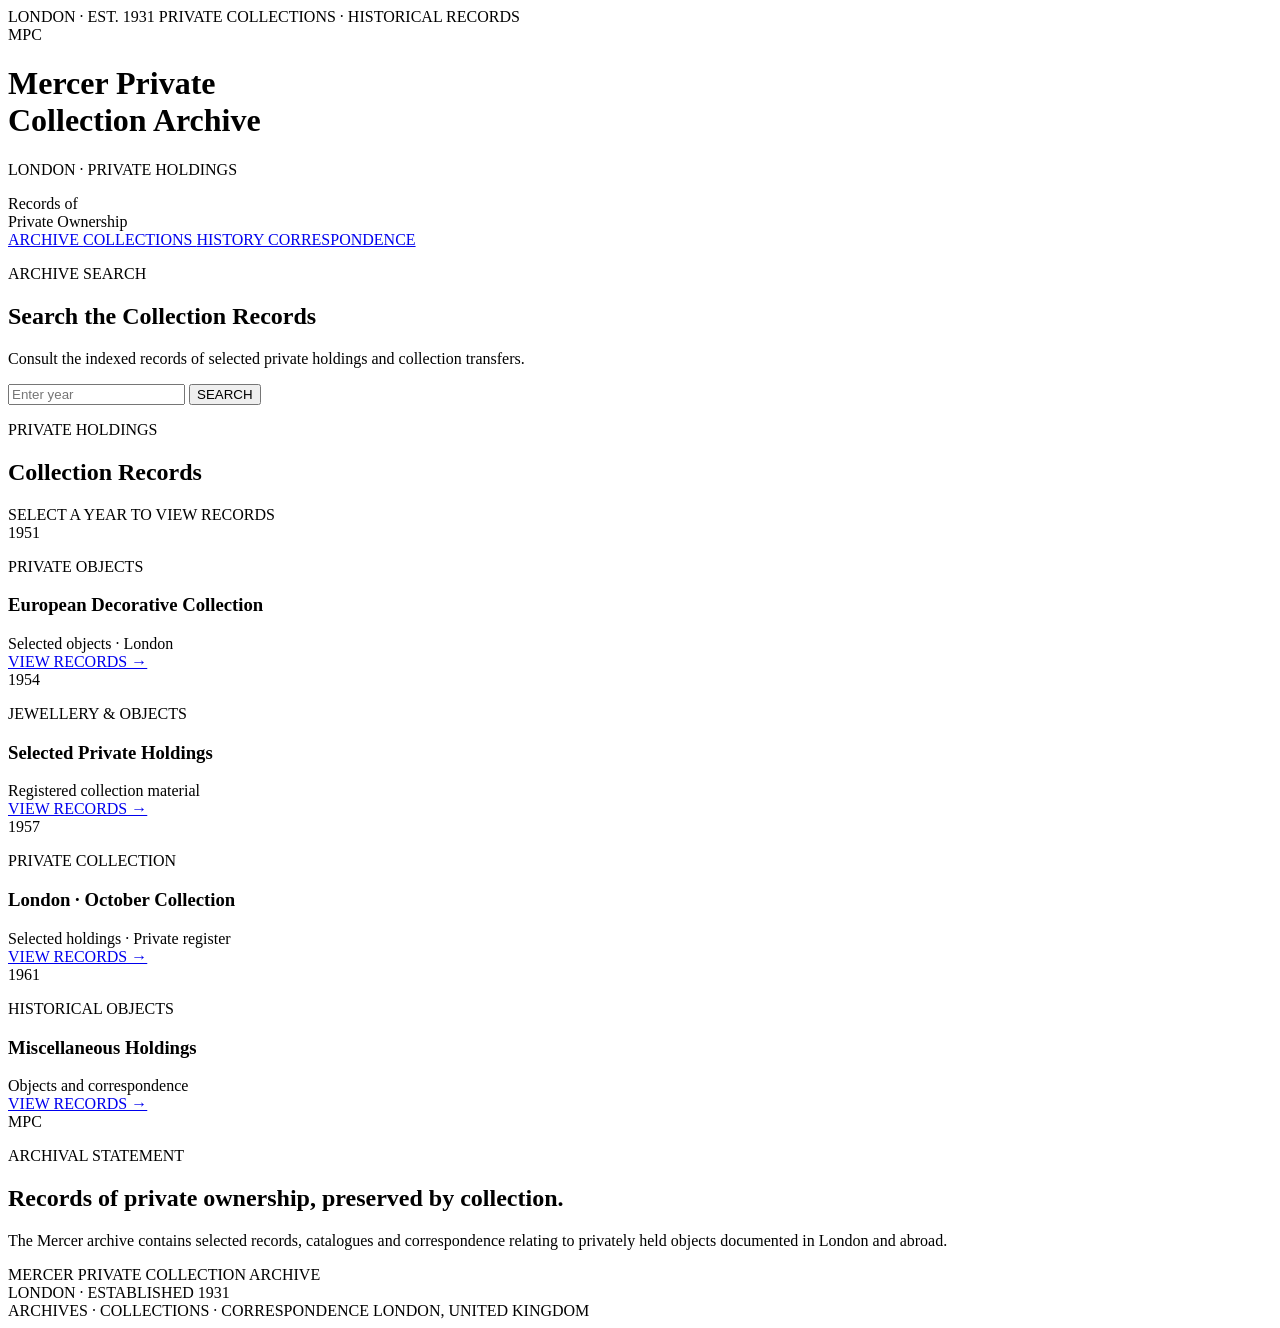
==== index.html @ eaaf3cb4 "Create index.html" ====
<!DOCTYPE html>
<html lang="en">

<head>
    <meta charset="UTF-8">
    <meta name="viewport" content="width=device-width, initial-scale=1.0">

    <title>Mercer Private Collection Archive</title>

    <link rel="stylesheet" href="style.css">
</head>

<body>

<header>

    <div class="top-line">
        <span>LONDON · EST. 1931</span>
        <span>PRIVATE COLLECTIONS · HISTORICAL RECORDS</span>
    </div>

    <div class="british-line">
        <span class="blue"></span>
        <span class="white"></span>
        <span class="red"></span>
    </div>


    <div class="header-content">

        <div class="archive-mark">
            MPC
        </div>

        <div class="title-block">

            <h1>
                Mercer Private<br>
                Collection Archive
            </h1>

            <p>
                LONDON · PRIVATE HOLDINGS
            </p>

        </div>

        <div class="header-note">
            Records of<br>
            Private Ownership
        </div>

    </div>


    <nav>

        <a href="index.html" class="active">
            ARCHIVE
        </a>

        <a href="#">
            COLLECTIONS
        </a>

        <a href="#">
            HISTORY
        </a>

        <a href="#">
            CORRESPONDENCE
        </a>

    </nav>

</header>


<main>


    <!-- ARCHIVE SEARCH -->

    <section class="search-panel">

        <div class="search-intro">

            <p class="eyebrow">
                ARCHIVE SEARCH
            </p>

            <h2>
                Search the Collection Records
            </h2>

            <p class="search-description">
                Consult the indexed records of selected private
                holdings and collection transfers.
            </p>

        </div>


        <div class="search-box">

            <input
                type="text"
                id="yearInput"
                placeholder="Enter year"
            >

            <button onclick="searchArchive()">
                SEARCH
            </button>

        </div>

    </section>


    <p id="searchMessage" class="search-message"></p>



    <!-- COLLECTION RECORDS -->

    <section class="records">

        <div class="section-heading">

            <div>
                <p class="eyebrow">
                    PRIVATE HOLDINGS
                </p>

                <h2>
                    Collection Records
                </h2>
            </div>

            <span>
                SELECT A YEAR TO VIEW RECORDS
            </span>

        </div>


        <div class="record-list">


            <!-- 1951 -->

            <div class="record-entry">

                <div class="record-year">
                    1951
                </div>

                <div class="record-info">

                    <p>
                        PRIVATE OBJECTS
                    </p>

                    <h3>
                        European Decorative Collection
                    </h3>

                    <span>
                        Selected objects · London
                    </span>

                </div>

                <a href="#">
                    VIEW RECORDS →
                </a>

            </div>



            <!-- 1954 -->

            <div class="record-entry">

                <div class="record-year">
                    1954
                </div>

                <div class="record-info">

                    <p>
                        JEWELLERY & OBJECTS
                    </p>

                    <h3>
                        Selected Private Holdings
                    </h3>

                    <span>
                        Registered collection material
                    </span>

                </div>

                <a href="#">
                    VIEW RECORDS →
                </a>

            </div>



            <!-- 1957 -->

            <div class="record-entry featured">

                <div class="record-year">
                    1957
                </div>

                <div class="record-info">

                    <p>
                        PRIVATE COLLECTION
                    </p>

                    <h3>
                        London · October Collection
                    </h3>

                    <span>
                        Selected holdings · Private register
                    </span>

                </div>

                <a href="catalogue-1957.html">
                    VIEW RECORDS →
                </a>

            </div>



            <!-- 1961 -->

            <div class="record-entry">

                <div class="record-year">
                    1961
                </div>

                <div class="record-info">

                    <p>
                        HISTORICAL OBJECTS
                    </p>

                    <h3>
                        Miscellaneous Holdings
                    </h3>

                    <span>
                        Objects and correspondence
                    </span>

                </div>

                <a href="#">
                    VIEW RECORDS →
                </a>

            </div>

        </div>

    </section>



    <!-- ARCHIVE NOTE -->

    <section class="archive-note">

        <div class="note-mark">
            MPC
        </div>

        <div>

            <p class="eyebrow">
                ARCHIVAL STATEMENT
            </p>

            <h2>
                Records of private ownership,
                preserved by collection.
            </h2>

            <p>
                The Mercer archive contains selected records,
                catalogues and correspondence relating to
                privately held objects documented in London
                and abroad.
            </p>

        </div>

    </section>


</main>



<footer>

    <div class="footer-main">

        <div>
            MERCER PRIVATE COLLECTION ARCHIVE
        </div>

        <span>
            LONDON · ESTABLISHED 1931
        </span>

    </div>


    <div class="footer-bottom">

        <span>
            ARCHIVES · COLLECTIONS · CORRESPONDENCE
        </span>

        <span>
            LONDON, UNITED KINGDOM
        </span>

    </div>

</footer>



<script>

const archive = {

    "1951": "#",

    "1954": "#",

    "1957": "catalogue-1957.html",

    "1961": "#"

};


function searchArchive() {

    const year =
        document.getElementById("yearInput")
        .value
        .trim();

    const message =
        document.getElementById("searchMessage");


    if (archive[year]) {

        if (archive[year] === "#") {

            message.textContent =
                "No digitised catalogue is currently available for this year.";

        } else {

            window.location.href =
                archive[year];

        }

        return;
    }


    message.textContent =
        "No catalogue record was found for this year.";

}


document
    .getElementById("yearInput")
    .addEventListener("keydown", function(event) {

        if (event.key === "Enter") {

            searchArchive();

        }

    });

</script>


</body>
</html>
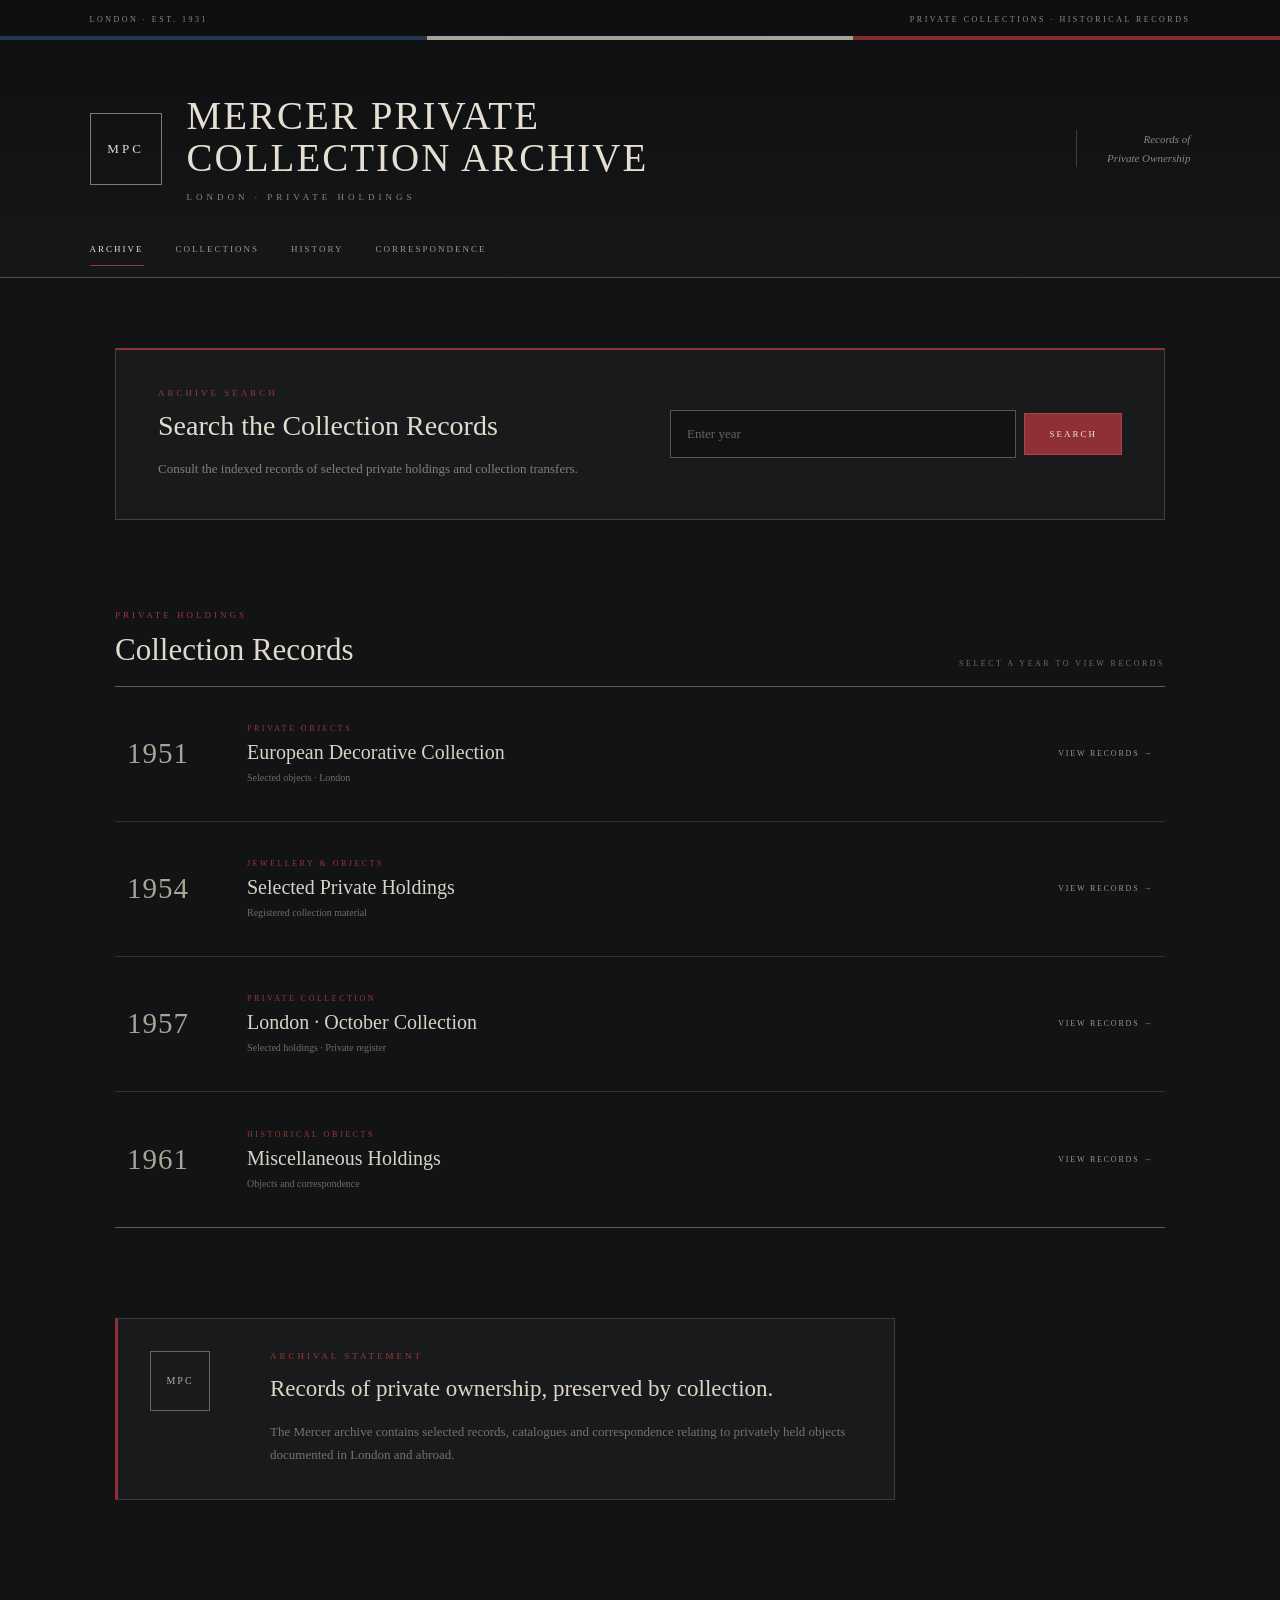
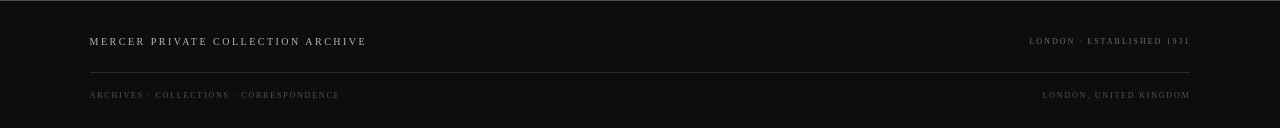
==== commit d62bdc86: "Remove 'featured' class from record-entry div" ====
--- a/index.html
+++ b/index.html
@@ -214,7 +214,7 @@
 
             <!-- 1957 -->
 
-            <div class="record-entry featured">
+            <div class="record-entry">
 
                 <div class="record-year">
                     1957
--- a/style.css
+++ b/style.css
@@ -0,0 +1,757 @@
+/* =========================================
+   MERCER PRIVATE COLLECTION ARCHIVE
+   LONDON · EST. 1931
+   ========================================= */
+
+* {
+    box-sizing: border-box;
+}
+
+html {
+    scroll-behavior: smooth;
+}
+
+body {
+    margin: 0;
+    background: #111314;
+    color: #ddd8cc;
+    font-family: Georgia, "Times New Roman", serif;
+}
+
+
+/* =========================================
+   HEADER
+   ========================================= */
+
+header {
+    background:
+        linear-gradient(
+            180deg,
+            #0c0e0f 0%,
+            #151718 100%
+        );
+
+    border-bottom: 1px solid #514b42;
+}
+
+
+/* TOP LINE */
+
+.top-line {
+    display: flex;
+    justify-content: space-between;
+
+    padding: 15px 7% 12px;
+
+    color: #918a7d;
+
+    font-size: 8px;
+    letter-spacing: 2.5px;
+    text-transform: uppercase;
+}
+
+
+/* BRITISH-INSPIRED ACCENT */
+
+.british-line {
+    display: flex;
+    height: 4px;
+    opacity: 0.9;
+}
+
+.british-line .blue {
+    flex: 1;
+    background: #263b52;
+}
+
+.british-line .white {
+    flex: 1;
+    background: #b9b3a7;
+}
+
+.british-line .red {
+    flex: 1;
+    background: #8e3035;
+}
+
+
+/* HEADER CONTENT */
+
+.header-content {
+    display: flex;
+    align-items: center;
+
+    gap: 25px;
+
+    padding: 55px 7% 42px;
+}
+
+
+.archive-mark {
+    width: 72px;
+    height: 72px;
+
+    display: flex;
+    align-items: center;
+    justify-content: center;
+
+    flex-shrink: 0;
+
+    border: 1px solid #83796b;
+
+    color: #e2dccf;
+
+    font-size: 13px;
+    letter-spacing: 3px;
+}
+
+
+.title-block {
+    flex: 1;
+}
+
+
+.title-block h1 {
+    margin: 0;
+
+    color: #e6dfd1;
+
+    font-size: 39px;
+    font-weight: normal;
+    line-height: 1.08;
+
+    letter-spacing: 2px;
+
+    text-transform: uppercase;
+}
+
+
+.title-block p {
+    margin: 13px 0 0;
+
+    color: #8d877b;
+
+    font-size: 9px;
+    letter-spacing: 4px;
+}
+
+
+.header-note {
+    padding-left: 30px;
+
+    border-left: 1px solid #403d38;
+
+    color: #8d877b;
+
+    font-size: 11px;
+    font-style: italic;
+    line-height: 1.7;
+
+    text-align: right;
+}
+
+
+/* =========================================
+   NAVIGATION
+   ========================================= */
+
+nav {
+    display: flex;
+    gap: 32px;
+
+    padding: 0 7% 23px;
+}
+
+
+nav a {
+    position: relative;
+
+    color: #9c968b;
+
+    font-size: 9px;
+    letter-spacing: 2px;
+
+    text-decoration: none;
+}
+
+
+nav a:hover,
+nav a.active {
+    color: #e5ded0;
+}
+
+
+nav a.active::after {
+    content: "";
+
+    position: absolute;
+
+    left: 0;
+    right: 0;
+    bottom: -12px;
+
+    height: 1px;
+
+    background: #9b3439;
+}
+
+
+/* =========================================
+   MAIN
+   ========================================= */
+
+main {
+    max-width: 1120px;
+
+    margin: 0 auto;
+
+    padding: 70px 35px 100px;
+}
+
+
+/* =========================================
+   SEARCH
+   ========================================= */
+
+.search-panel {
+    display: grid;
+
+    grid-template-columns: 1fr 1fr;
+
+    gap: 60px;
+
+    padding: 38px 42px;
+
+    background: #181a1b;
+
+    border: 1px solid #45423d;
+
+    border-top: 2px solid #8e3035;
+}
+
+
+.eyebrow {
+    margin: 0 0 12px;
+
+    color: #9d373d;
+
+    font-size: 9px;
+    letter-spacing: 3px;
+
+    text-transform: uppercase;
+}
+
+
+.search-panel h2 {
+    margin: 0;
+
+    color: #e2dbce;
+
+    font-size: 28px;
+    font-weight: normal;
+}
+
+
+.search-description {
+    max-width: 500px;
+
+    margin: 15px 0 0;
+
+    color: #858078;
+
+    font-size: 13px;
+    line-height: 1.8;
+}
+
+
+/* SEARCH BOX */
+
+.search-box {
+    display: flex;
+    align-items: center;
+
+    gap: 8px;
+
+    align-self: center;
+}
+
+
+.search-box input {
+    width: 100%;
+
+    padding: 15px 16px;
+
+    background: #101213;
+
+    border: 1px solid #5a554c;
+
+    color: #e4ded2;
+
+    font-family: Georgia, "Times New Roman", serif;
+
+    font-size: 13px;
+
+    outline: none;
+}
+
+
+.search-box input::placeholder {
+    color: #69645c;
+}
+
+
+.search-box input:focus {
+    border-color: #9d373d;
+}
+
+
+.search-box button {
+    padding: 15px 24px;
+
+    background: #8e3035;
+
+    border: 1px solid #a84448;
+
+    color: #f0e9dc;
+
+    font-family: Georgia, "Times New Roman", serif;
+
+    font-size: 9px;
+
+    letter-spacing: 2px;
+
+    cursor: pointer;
+}
+
+
+.search-box button:hover {
+    background: #a13a3f;
+}
+
+
+.search-message {
+    margin: 15px 0 0;
+
+    color: #a84448;
+
+    font-size: 10px;
+    letter-spacing: 1px;
+}
+
+
+/* =========================================
+   RECORDS
+   ========================================= */
+
+.records {
+    margin-top: 90px;
+}
+
+
+.section-heading {
+    display: flex;
+
+    justify-content: space-between;
+    align-items: end;
+
+    padding-bottom: 18px;
+
+    border-bottom: 1px solid #625d54;
+}
+
+
+.section-heading h2 {
+    margin: 0;
+
+    color: #e1d9cb;
+
+    font-size: 31px;
+    font-weight: normal;
+}
+
+
+.section-heading > span {
+    color: #716c63;
+
+    font-size: 8px;
+    letter-spacing: 2.5px;
+}
+
+
+/* RECORD LIST */
+
+.record-list {
+    border-bottom: 1px solid #625d54;
+}
+
+
+.record-entry {
+    display: grid;
+
+    grid-template-columns: 120px 1fr 150px;
+
+    align-items: center;
+
+    min-height: 135px;
+
+    padding: 22px 12px;
+
+    border-bottom: 1px solid #302f2c;
+
+    transition: background 0.25s ease;
+}
+
+
+.record-entry:last-child {
+    border-bottom: none;
+}
+
+
+.record-entry:hover {
+    background: #181a1b;
+}
+
+
+/* FEATURED YEAR */
+
+.record-entry.featured {
+    border-left: 2px solid #8e3035;
+
+    padding-left: 22px;
+
+    background:
+        linear-gradient(
+            90deg,
+            rgba(142, 48, 53, 0.08),
+            transparent
+        );
+}
+
+
+.record-year {
+    color: #aaa396;
+
+    font-size: 29px;
+
+    letter-spacing: 1px;
+}
+
+
+.record-info {
+    padding-right: 30px;
+}
+
+
+.record-info p {
+    margin: 0 0 8px;
+
+    color: #9d373d;
+
+    font-size: 8px;
+    letter-spacing: 2.5px;
+}
+
+
+.record-info h3 {
+    margin: 0;
+
+    color: #d9d2c6;
+
+    font-size: 20px;
+    font-weight: normal;
+}
+
+
+.record-info span {
+    display: block;
+
+    margin-top: 8px;
+
+    color: #716d66;
+
+    font-size: 10px;
+}
+
+
+.record-entry > a {
+    color: #9c968b;
+
+    font-size: 8px;
+    letter-spacing: 1.8px;
+
+    text-align: right;
+
+    text-decoration: none;
+}
+
+
+.record-entry > a:hover {
+    color: #c14a4e;
+}
+
+
+/* =========================================
+   ARCHIVE NOTE
+   ========================================= */
+
+.archive-note {
+    display: grid;
+
+    grid-template-columns: 90px 1fr;
+
+    gap: 30px;
+
+    max-width: 780px;
+
+    margin-top: 90px;
+
+    padding: 32px;
+
+    background: #181a1b;
+
+    border: 1px solid #3e3c38;
+
+    border-left: 3px solid #8e3035;
+}
+
+
+.note-mark {
+    width: 60px;
+    height: 60px;
+
+    display: flex;
+    align-items: center;
+    justify-content: center;
+
+    border: 1px solid #6a6359;
+
+    color: #b9b0a1;
+
+    font-size: 10px;
+    letter-spacing: 2px;
+}
+
+
+.archive-note h2 {
+    max-width: 580px;
+
+    margin: 0;
+
+    color: #ddd5c7;
+
+    font-size: 23px;
+    font-weight: normal;
+
+    line-height: 1.4;
+}
+
+
+.archive-note p:not(.eyebrow) {
+    max-width: 620px;
+
+    margin: 15px 0 0;
+
+    color: #77726a;
+
+    font-size: 13px;
+    line-height: 1.8;
+}
+
+
+/* =========================================
+   FOOTER
+   ========================================= */
+
+footer {
+    background: #0b0d0e;
+
+    border-top: 1px solid #514b42;
+
+    padding: 35px 7% 28px;
+}
+
+
+.footer-main {
+    display: flex;
+
+    justify-content: space-between;
+
+    align-items: center;
+}
+
+
+.footer-main div {
+    color: #bdb5a7;
+
+    font-size: 10px;
+    letter-spacing: 2.5px;
+}
+
+
+.footer-main span {
+    color: #716c63;
+
+    font-size: 8px;
+    letter-spacing: 2px;
+}
+
+
+.footer-bottom {
+    display: flex;
+
+    justify-content: space-between;
+
+    margin-top: 25px;
+    padding-top: 18px;
+
+    border-top: 1px solid #292a28;
+
+    color: #57534c;
+
+    font-size: 8px;
+    letter-spacing: 1.8px;
+}
+
+
+/* =========================================
+   MOBILE
+   ========================================= */
+
+@media (max-width: 760px) {
+
+    .top-line {
+        flex-direction: column;
+
+        gap: 7px;
+
+        padding-left: 20px;
+        padding-right: 20px;
+    }
+
+
+    .header-content {
+        padding: 40px 20px 30px;
+
+        align-items: flex-start;
+    }
+
+
+    .archive-mark {
+        width: 55px;
+        height: 55px;
+
+        font-size: 10px;
+    }
+
+
+    .title-block h1 {
+        font-size: 25px;
+    }
+
+
+    .title-block p {
+        font-size: 7px;
+        letter-spacing: 2px;
+    }
+
+
+    .header-note {
+        display: none;
+    }
+
+
+    nav {
+        padding-left: 20px;
+        padding-right: 20px;
+
+        gap: 20px;
+
+        flex-wrap: wrap;
+    }
+
+
+    main {
+        padding: 45px 20px 70px;
+    }
+
+
+    .search-panel {
+        grid-template-columns: 1fr;
+
+        gap: 30px;
+
+        padding: 28px 25px;
+    }
+
+
+    .search-panel h2 {
+        font-size: 24px;
+    }
+
+
+    .search-box {
+        width: 100%;
+    }
+
+
+    .section-heading {
+        flex-direction: column;
+
+        align-items: flex-start;
+
+        gap: 12px;
+    }
+
+
+    .section-heading h2 {
+        font-size: 27px;
+    }
+
+
+    .record-entry {
+        grid-template-columns: 75px 1fr;
+
+        gap: 15px;
+
+        padding: 25px 5px;
+    }
+
+
+    .record-year {
+        font-size: 23px;
+    }
+
+
+    .record-info h3 {
+        font-size: 17px;
+    }
+
+
+    .record-entry > a {
+        grid-column: 2;
+
+        text-align: left;
+
+        margin-top: 5px;
+    }
+
+
+    .archive-note {
+        grid-template-columns: 1fr;
+
+        gap: 20px;
+
+        padding: 25px;
+    }
+
+
+    .footer-main,
+    .footer-bottom {
+        flex-direction: column;
+
+        align-items: flex-start;
+
+        gap: 10px;
+    }
+
+}
